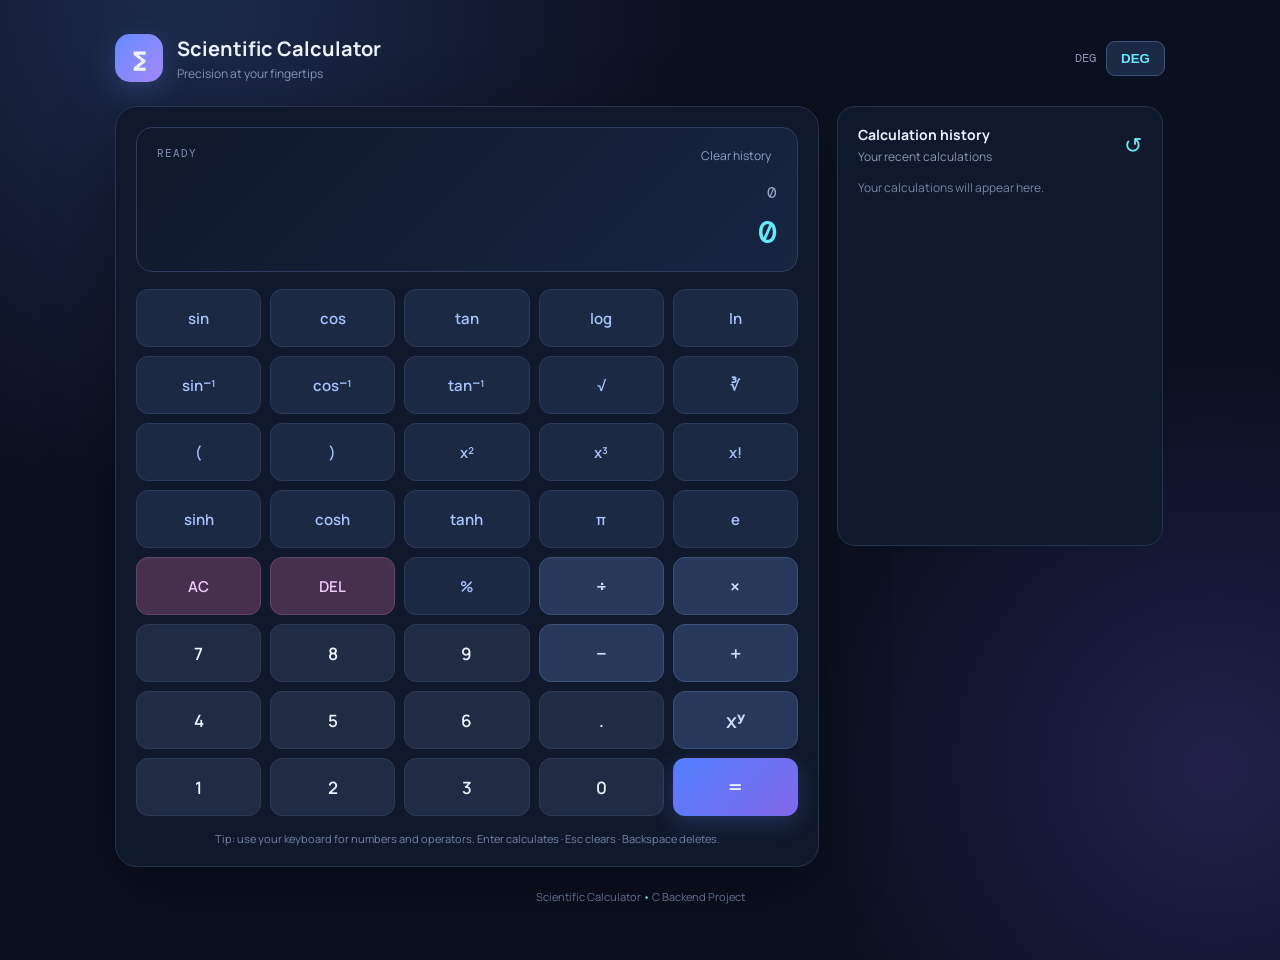
==== public/index.html @ 1c2383d1 "Initial commit: Scientific Calculator with C server and web frontend" ====
<!DOCTYPE html>
<html lang="en">
<head>
  <meta charset="UTF-8">
  <meta name="viewport" content="width=device-width, initial-scale=1.0">
  <title>Scientific Calculator</title>
  <link rel="stylesheet" href="style.css">
</head>
<body>
  <main class="app">
    <header class="topbar">
      <div class="brand"><span class="brand-icon">∑</span><div><h1>Scientific Calculator</h1><p>Precision at your fingertips</p></div></div>
      <div class="mode"><span id="modeLabel">DEG</span><button id="angleToggle" class="mode-btn" title="Switch degree/radian">DEG</button></div>
    </header>

    <section class="calculator">
      <div class="display">
        <div class="display-top"><span id="status">READY</span><button id="clearHistory" class="text-btn">Clear history</button></div>
        <div id="expression" class="expression">0</div>
        <div id="result" class="result">0</div>
      </div>

      <div class="keypad">
        <button class="key function" data-action="sin">sin</button>
        <button class="key function" data-action="cos">cos</button>
        <button class="key function" data-action="tan">tan</button>
        <button class="key function" data-action="log">log</button>
        <button class="key function" data-action="ln">ln</button>

        <button class="key function" data-action="asin">sin⁻¹</button>
        <button class="key function" data-action="acos">cos⁻¹</button>
        <button class="key function" data-action="atan">tan⁻¹</button>
        <button class="key function" data-action="sqrt">√</button>
        <button class="key function" data-action="cbrt">∛</button>

        <button class="key function" data-insert="(">(</button>
        <button class="key function" data-insert=")">)</button>
        <button class="key function" data-action="square">x²</button>
        <button class="key function" data-action="cube">x³</button>
        <button class="key function" data-action="factorial">x!</button>

        <button class="key function" data-action="sinh">sinh</button>
        <button class="key function" data-action="cosh">cosh</button>
        <button class="key function" data-action="tanh">tanh</button>
        <button class="key function" data-insert="π">π</button>
        <button class="key function" data-insert="e">e</button>

        <button class="key utility" data-command="clear">AC</button>
        <button class="key utility" data-command="delete">DEL</button>
        <button class="key function" data-action="percent">%</button>
        <button class="key operator" data-insert="/">÷</button>
        <button class="key operator" data-insert="*">×</button>

        <button class="key number" data-insert="7">7</button>
        <button class="key number" data-insert="8">8</button>
        <button class="key number" data-insert="9">9</button>
        <button class="key operator" data-insert="-">−</button>
        <button class="key operator" data-insert="+">+</button>

        <button class="key number" data-insert="4">4</button>
        <button class="key number" data-insert="5">5</button>
        <button class="key number" data-insert="6">6</button>
        <button class="key number" data-insert=".">.</button>
        <button class="key operator" data-insert="^">xʸ</button>

        <button class="key number" data-insert="1">1</button>
        <button class="key number" data-insert="2">2</button>
        <button class="key number" data-insert="3">3</button>
        <button class="key number" data-insert="0">0</button>
        <button class="key equals" data-command="equals">=</button>
      </div>
      <p class="hint">Tip: use your keyboard for numbers and operators. Enter calculates · Esc clears · Backspace deletes.</p>
    </section>

    <aside class="history-panel">
      <div class="history-heading"><div><h2>Calculation history</h2><p>Your recent calculations</p></div><span class="history-mark">↺</span></div>
      <div id="history" class="history-list"><div class="empty">Your calculations will appear here.</div></div>
    </aside>
    <footer>Scientific Calculator <span>•</span> C Backend Project</footer>
  </main>
  <script src="script.js"></script>
</body>
</html>
---- public/style.css ----
@import url('https://fonts.googleapis.com/css2?family=DM+Mono:wght@400;500&family=Manrope:wght@400;500;600;700;800&display=swap');
:root{--bg:#0b1020;--panel:#121a2e;--panel2:#18233b;--line:#263450;--text:#edf3ff;--muted:#8998b5;--cyan:#67e8f9;--blue:#648bff;--purple:#a78bfa}
*{box-sizing:border-box}body{margin:0;min-height:100vh;background:radial-gradient(circle at 15% 0%,#1c2b4b 0,transparent 34%),radial-gradient(circle at 95% 80%,#22204b 0,transparent 28%),var(--bg);color:var(--text);font-family:Manrope,Arial,sans-serif;padding:34px 18px}
.app{max-width:1050px;margin:auto}.topbar{display:flex;align-items:center;justify-content:space-between;margin-bottom:24px}.brand{display:flex;gap:14px;align-items:center}.brand-icon{display:grid;place-items:center;width:48px;height:48px;border-radius:15px;background:linear-gradient(135deg,var(--blue),var(--purple));font-size:27px;font-weight:800;box-shadow:0 8px 28px #648bff40}.brand h1{font-size:20px;margin:0 0 3px}.brand p,.history-heading p{margin:0;color:var(--muted);font-size:12px}.mode{display:flex;align-items:center;gap:10px;color:var(--muted);font:12px 'DM Mono',monospace}.mode-btn{border:1px solid #3d5278;background:#1b2944;color:var(--cyan);border-radius:9px;padding:9px 14px;font-weight:700;cursor:pointer}
.calculator{background:#10192b;border:1px solid var(--line);border-radius:22px;padding:20px;box-shadow:0 22px 70px #0005}.display{background:linear-gradient(135deg,#10192b,#172541);border:1px solid #2c3d5d;border-radius:16px;padding:18px 20px;margin-bottom:17px;min-height:135px;display:flex;flex-direction:column}.display-top{display:flex;justify-content:space-between;color:#7f91b2;font:11px 'DM Mono',monospace;letter-spacing:1px}.text-btn{background:none;border:0;color:#8fa3c9;cursor:pointer;font:12px Manrope}.expression{text-align:right;color:#9cabc5;font:16px 'DM Mono',monospace;min-height:27px;margin-top:17px;overflow-wrap:anywhere}.result{text-align:right;font:500 32px 'DM Mono',monospace;color:var(--cyan);margin-top:2px;overflow-wrap:anywhere}
.keypad{display:grid;grid-template-columns:repeat(5,minmax(0,1fr));gap:9px}.key{min-height:53px;border:1px solid transparent;border-radius:12px;color:var(--text);font:600 15px Manrope;cursor:pointer;transition:transform .12s,filter .12s,background .12s}.key:hover{filter:brightness(1.17);transform:translateY(-1px)}.key:active{transform:scale(.97)}.function{background:#1b2942;border-color:#293b5b;color:#a9c3ff}.number{background:#202c43;border-color:#2c3b55;font-size:17px}.operator{background:#27385a;border-color:#3c527c;color:#d2dcff;font-size:20px}.utility{background:#47304d;border-color:#69436d;color:#f0c9ff}.equals{background:linear-gradient(135deg,#527fff,#8268e9);font-size:22px;box-shadow:0 7px 22px #648bff35}.hint{margin:15px 2px 0;color:#7183a4;font-size:11px;text-align:center}
.history-panel{margin-top:18px;background:#10192b;border:1px solid var(--line);border-radius:18px;padding:18px 20px}.history-heading{display:flex;justify-content:space-between;align-items:center}.history-heading h2{font-size:14px;margin:0 0 4px}.history-mark{color:var(--cyan);font-size:22px}.history-list{display:flex;gap:9px;flex-wrap:wrap;margin-top:14px}.history-item{background:#1a2740;border:1px solid #2b3c5c;border-radius:10px;padding:9px 12px;min-width:145px;cursor:pointer}.history-item small{display:block;color:#8293b2;font:10px 'DM Mono',monospace;margin-bottom:4px}.history-item strong{font:13px 'DM Mono',monospace;color:var(--cyan)}.empty{color:#7586a5;font-size:12px}footer{text-align:center;color:#627391;font-size:11px;padding:22px}footer span{color:var(--cyan)}
@media(min-width:850px){.calculator{width:calc(68% - 10px);display:inline-block;vertical-align:top}.history-panel{width:calc(32% - 10px);display:inline-block;vertical-align:top;margin:0 0 0 15px;min-height:440px}.key{min-height:58px}.history-list{display:flex;flex-direction:column}.history-item{width:100%}}
@media(max-width:520px){body{padding:20px 10px}.calculator{padding:12px}.keypad{gap:6px}.key{min-height:47px;font-size:12px;border-radius:9px}.number{font-size:16px}.display{padding:14px}.result{font-size:27px}.brand h1{font-size:16px}.brand-icon{width:42px;height:42px}}
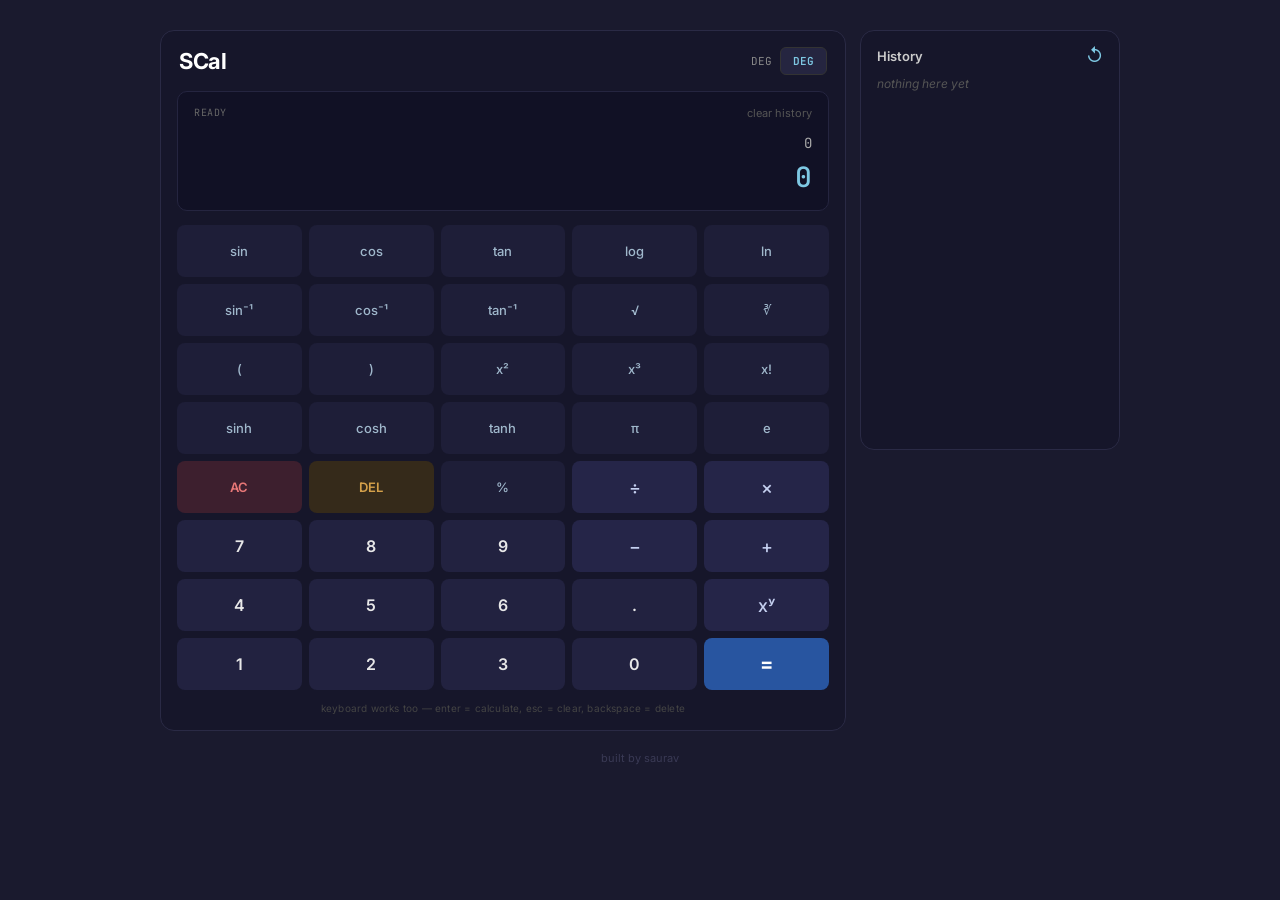
==== commit 2c800dfa: "redesign calculator ui" ====
--- a/public/index.html
+++ b/public/index.html
@@ -3,81 +3,100 @@
 <head>
   <meta charset="UTF-8">
   <meta name="viewport" content="width=device-width, initial-scale=1.0">
-  <title>Scientific Calculator</title>
+  <title>SCal - Scientific Calculator</title>
   <link rel="stylesheet" href="style.css">
 </head>
 <body>
-  <main class="app">
-    <header class="topbar">
-      <div class="brand"><span class="brand-icon">∑</span><div><h1>Scientific Calculator</h1><p>Precision at your fingertips</p></div></div>
-      <div class="mode"><span id="modeLabel">DEG</span><button id="angleToggle" class="mode-btn" title="Switch degree/radian">DEG</button></div>
-    </header>
-
-    <section class="calculator">
-      <div class="display">
-        <div class="display-top"><span id="status">READY</span><button id="clearHistory" class="text-btn">Clear history</button></div>
-        <div id="expression" class="expression">0</div>
-        <div id="result" class="result">0</div>
+  <div class="wrap">
+    <div class="calc-box">
+      <div class="top-row">
+        <h1>SCal</h1>
+        <div class="angle-area">
+          <span id="modeLabel">DEG</span>
+          <button id="angleToggle" class="angle-btn">DEG</button>
+        </div>
       </div>
 
-      <div class="keypad">
-        <button class="key function" data-action="sin">sin</button>
-        <button class="key function" data-action="cos">cos</button>
-        <button class="key function" data-action="tan">tan</button>
-        <button class="key function" data-action="log">log</button>
-        <button class="key function" data-action="ln">ln</button>
+      <div class="screen">
+        <div class="screen-bar">
+          <span id="status">READY</span>
+          <button id="clearHistory" class="link-btn">clear history</button>
+        </div>
+        <div id="expression" class="expr">0</div>
+        <div id="result" class="ans">0</div>
+      </div>
 
-        <button class="key function" data-action="asin">sin⁻¹</button>
-        <button class="key function" data-action="acos">cos⁻¹</button>
-        <button class="key function" data-action="atan">tan⁻¹</button>
-        <button class="key function" data-action="sqrt">√</button>
-        <button class="key function" data-action="cbrt">∛</button>
+      <div class="btns">
+        <!-- row 1 - sci -->
+        <button class="b fn" data-action="sin">sin</button>
+        <button class="b fn" data-action="cos">cos</button>
+        <button class="b fn" data-action="tan">tan</button>
+        <button class="b fn" data-action="log">log</button>
+        <button class="b fn" data-action="ln">ln</button>
 
-        <button class="key function" data-insert="(">(</button>
-        <button class="key function" data-insert=")">)</button>
-        <button class="key function" data-action="square">x²</button>
-        <button class="key function" data-action="cube">x³</button>
-        <button class="key function" data-action="factorial">x!</button>
+        <!-- row 2 -->
+        <button class="b fn" data-action="asin">sin⁻¹</button>
+        <button class="b fn" data-action="acos">cos⁻¹</button>
+        <button class="b fn" data-action="atan">tan⁻¹</button>
+        <button class="b fn" data-action="sqrt">√</button>
+        <button class="b fn" data-action="cbrt">∛</button>
 
-        <button class="key function" data-action="sinh">sinh</button>
-        <button class="key function" data-action="cosh">cosh</button>
-        <button class="key function" data-action="tanh">tanh</button>
-        <button class="key function" data-insert="π">π</button>
-        <button class="key function" data-insert="e">e</button>
+        <!-- row 3 -->
+        <button class="b fn" data-insert="(">(</button>
+        <button class="b fn" data-insert=")">)</button>
+        <button class="b fn" data-action="square">x²</button>
+        <button class="b fn" data-action="cube">x³</button>
+        <button class="b fn" data-action="factorial">x!</button>
 
-        <button class="key utility" data-command="clear">AC</button>
-        <button class="key utility" data-command="delete">DEL</button>
-        <button class="key function" data-action="percent">%</button>
-        <button class="key operator" data-insert="/">÷</button>
-        <button class="key operator" data-insert="*">×</button>
+        <!-- row 4 - hyp -->
+        <button class="b fn" data-action="sinh">sinh</button>
+        <button class="b fn" data-action="cosh">cosh</button>
+        <button class="b fn" data-action="tanh">tanh</button>
+        <button class="b fn" data-insert="π">π</button>
+        <button class="b fn" data-insert="e">e</button>
 
-        <button class="key number" data-insert="7">7</button>
-        <button class="key number" data-insert="8">8</button>
-        <button class="key number" data-insert="9">9</button>
-        <button class="key operator" data-insert="-">−</button>
-        <button class="key operator" data-insert="+">+</button>
+        <!-- row 5 - util -->
+        <button class="b cl" data-command="clear">AC</button>
+        <button class="b del" data-command="delete">DEL</button>
+        <button class="b fn" data-action="percent">%</button>
+        <button class="b op" data-insert="/">÷</button>
+        <button class="b op" data-insert="*">×</button>
 
-        <button class="key number" data-insert="4">4</button>
-        <button class="key number" data-insert="5">5</button>
-        <button class="key number" data-insert="6">6</button>
-        <button class="key number" data-insert=".">.</button>
-        <button class="key operator" data-insert="^">xʸ</button>
+        <!-- row 6 - nums -->
+        <button class="b num" data-insert="7">7</button>
+        <button class="b num" data-insert="8">8</button>
+        <button class="b num" data-insert="9">9</button>
+        <button class="b op" data-insert="-">−</button>
+        <button class="b op" data-insert="+">+</button>
 
-        <button class="key number" data-insert="1">1</button>
-        <button class="key number" data-insert="2">2</button>
-        <button class="key number" data-insert="3">3</button>
-        <button class="key number" data-insert="0">0</button>
-        <button class="key equals" data-command="equals">=</button>
+        <!-- row 7 -->
+        <button class="b num" data-insert="4">4</button>
+        <button class="b num" data-insert="5">5</button>
+        <button class="b num" data-insert="6">6</button>
+        <button class="b num" data-insert=".">.</button>
+        <button class="b op" data-insert="^">xʸ</button>
+
+        <!-- row 8 -->
+        <button class="b num" data-insert="1">1</button>
+        <button class="b num" data-insert="2">2</button>
+        <button class="b num" data-insert="3">3</button>
+        <button class="b num" data-insert="0">0</button>
+        <button class="b eq" data-command="equals">=</button>
       </div>
-      <p class="hint">Tip: use your keyboard for numbers and operators. Enter calculates · Esc clears · Backspace deletes.</p>
-    </section>
+      <p class="tip">keyboard works too — enter = calculate, esc = clear, backspace = delete</p>
+    </div>
 
-    <aside class="history-panel">
-      <div class="history-heading"><div><h2>Calculation history</h2><p>Your recent calculations</p></div><span class="history-mark">↺</span></div>
-      <div id="history" class="history-list"><div class="empty">Your calculations will appear here.</div></div>
-    </aside>
-    <footer>Scientific Calculator <span>•</span> C Backend Project</footer>
-  </main>
+    <div class="hist-box">
+      <div class="hist-top">
+        <h2>History</h2>
+        <span class="hist-icon">↺</span>
+      </div>
+      <div id="history" class="hist-list"><div class="empty">nothing here yet</div></div>
+    </div>
+  </div>
+
+  <footer>built by saurav</footer>
+
   <script src="script.js"></script>
 </body>
 </html>
--- a/public/style.css
+++ b/public/style.css
@@ -1,9 +1,294 @@
-@import url('https://fonts.googleapis.com/css2?family=DM+Mono:wght@400;500&family=Manrope:wght@400;500;600;700;800&display=swap');
-:root{--bg:#0b1020;--panel:#121a2e;--panel2:#18233b;--line:#263450;--text:#edf3ff;--muted:#8998b5;--cyan:#67e8f9;--blue:#648bff;--purple:#a78bfa}
-*{box-sizing:border-box}body{margin:0;min-height:100vh;background:radial-gradient(circle at 15% 0%,#1c2b4b 0,transparent 34%),radial-gradient(circle at 95% 80%,#22204b 0,transparent 28%),var(--bg);color:var(--text);font-family:Manrope,Arial,sans-serif;padding:34px 18px}
-.app{max-width:1050px;margin:auto}.topbar{display:flex;align-items:center;justify-content:space-between;margin-bottom:24px}.brand{display:flex;gap:14px;align-items:center}.brand-icon{display:grid;place-items:center;width:48px;height:48px;border-radius:15px;background:linear-gradient(135deg,var(--blue),var(--purple));font-size:27px;font-weight:800;box-shadow:0 8px 28px #648bff40}.brand h1{font-size:20px;margin:0 0 3px}.brand p,.history-heading p{margin:0;color:var(--muted);font-size:12px}.mode{display:flex;align-items:center;gap:10px;color:var(--muted);font:12px 'DM Mono',monospace}.mode-btn{border:1px solid #3d5278;background:#1b2944;color:var(--cyan);border-radius:9px;padding:9px 14px;font-weight:700;cursor:pointer}
-.calculator{background:#10192b;border:1px solid var(--line);border-radius:22px;padding:20px;box-shadow:0 22px 70px #0005}.display{background:linear-gradient(135deg,#10192b,#172541);border:1px solid #2c3d5d;border-radius:16px;padding:18px 20px;margin-bottom:17px;min-height:135px;display:flex;flex-direction:column}.display-top{display:flex;justify-content:space-between;color:#7f91b2;font:11px 'DM Mono',monospace;letter-spacing:1px}.text-btn{background:none;border:0;color:#8fa3c9;cursor:pointer;font:12px Manrope}.expression{text-align:right;color:#9cabc5;font:16px 'DM Mono',monospace;min-height:27px;margin-top:17px;overflow-wrap:anywhere}.result{text-align:right;font:500 32px 'DM Mono',monospace;color:var(--cyan);margin-top:2px;overflow-wrap:anywhere}
-.keypad{display:grid;grid-template-columns:repeat(5,minmax(0,1fr));gap:9px}.key{min-height:53px;border:1px solid transparent;border-radius:12px;color:var(--text);font:600 15px Manrope;cursor:pointer;transition:transform .12s,filter .12s,background .12s}.key:hover{filter:brightness(1.17);transform:translateY(-1px)}.key:active{transform:scale(.97)}.function{background:#1b2942;border-color:#293b5b;color:#a9c3ff}.number{background:#202c43;border-color:#2c3b55;font-size:17px}.operator{background:#27385a;border-color:#3c527c;color:#d2dcff;font-size:20px}.utility{background:#47304d;border-color:#69436d;color:#f0c9ff}.equals{background:linear-gradient(135deg,#527fff,#8268e9);font-size:22px;box-shadow:0 7px 22px #648bff35}.hint{margin:15px 2px 0;color:#7183a4;font-size:11px;text-align:center}
-.history-panel{margin-top:18px;background:#10192b;border:1px solid var(--line);border-radius:18px;padding:18px 20px}.history-heading{display:flex;justify-content:space-between;align-items:center}.history-heading h2{font-size:14px;margin:0 0 4px}.history-mark{color:var(--cyan);font-size:22px}.history-list{display:flex;gap:9px;flex-wrap:wrap;margin-top:14px}.history-item{background:#1a2740;border:1px solid #2b3c5c;border-radius:10px;padding:9px 12px;min-width:145px;cursor:pointer}.history-item small{display:block;color:#8293b2;font:10px 'DM Mono',monospace;margin-bottom:4px}.history-item strong{font:13px 'DM Mono',monospace;color:var(--cyan)}.empty{color:#7586a5;font-size:12px}footer{text-align:center;color:#627391;font-size:11px;padding:22px}footer span{color:var(--cyan)}
-@media(min-width:850px){.calculator{width:calc(68% - 10px);display:inline-block;vertical-align:top}.history-panel{width:calc(32% - 10px);display:inline-block;vertical-align:top;margin:0 0 0 15px;min-height:440px}.key{min-height:58px}.history-list{display:flex;flex-direction:column}.history-item{width:100%}}
-@media(max-width:520px){body{padding:20px 10px}.calculator{padding:12px}.keypad{gap:6px}.key{min-height:47px;font-size:12px;border-radius:9px}.number{font-size:16px}.display{padding:14px}.result{font-size:27px}.brand h1{font-size:16px}.brand-icon{width:42px;height:42px}}
+@import url('https://fonts.googleapis.com/css2?family=JetBrains+Mono:wght@400;500;700&family=Inter:wght@400;500;600;700&display=swap');
+
+* { box-sizing: border-box; margin: 0; padding: 0; }
+
+body {
+  min-height: 100vh;
+  background: #1a1a2e;
+  color: #e0e0e0;
+  font-family: Inter, -apple-system, sans-serif;
+  padding: 30px 16px;
+  -webkit-font-smoothing: antialiased;
+}
+
+.wrap {
+  max-width: 960px;
+  margin: 0 auto;
+}
+
+/* ---- header row ---- */
+.top-row {
+  display: flex;
+  justify-content: space-between;
+  align-items: center;
+  margin-bottom: 16px;
+  padding: 0 2px;
+}
+
+.top-row h1 {
+  font-size: 22px;
+  font-weight: 700;
+  color: #fff;
+  letter-spacing: -0.5px;
+}
+
+.angle-area {
+  display: flex;
+  align-items: center;
+  gap: 8px;
+  font-size: 11px;
+  color: #888;
+  font-family: 'JetBrains Mono', monospace;
+}
+
+.angle-btn {
+  background: #252540;
+  border: 1px solid #333;
+  color: #7ec8e3;
+  padding: 6px 12px;
+  border-radius: 6px;
+  font-size: 11px;
+  font-weight: 600;
+  cursor: pointer;
+  font-family: 'JetBrains Mono', monospace;
+}
+.angle-btn:hover { background: #2d2d4a; }
+
+/* ---- display screen ---- */
+.calc-box {
+  background: #16162a;
+  border: 1px solid #2a2a45;
+  border-radius: 14px;
+  padding: 16px;
+}
+
+.screen {
+  background: #111125;
+  border: 1px solid #252540;
+  border-radius: 10px;
+  padding: 14px 16px;
+  margin-bottom: 14px;
+  min-height: 120px;
+  display: flex;
+  flex-direction: column;
+}
+
+.screen-bar {
+  display: flex;
+  justify-content: space-between;
+  font-size: 10px;
+  color: #666;
+  font-family: 'JetBrains Mono', monospace;
+  text-transform: uppercase;
+  letter-spacing: 0.5px;
+}
+
+.link-btn {
+  background: none;
+  border: none;
+  color: #555;
+  font-size: 11px;
+  cursor: pointer;
+  font-family: Inter, sans-serif;
+  text-transform: none;
+}
+.link-btn:hover { color: #999; text-decoration: underline; }
+
+.expr {
+  text-align: right;
+  color: #aaa;
+  font: 14px/1.4 'JetBrains Mono', monospace;
+  margin-top: 14px;
+  min-height: 22px;
+  word-break: break-all;
+}
+
+.ans {
+  text-align: right;
+  font: 500 28px/1.2 'JetBrains Mono', monospace;
+  color: #7ec8e3;
+  margin-top: 4px;
+  word-break: break-all;
+}
+
+/* ---- buttons grid ---- */
+.btns {
+  display: grid;
+  grid-template-columns: repeat(5, 1fr);
+  gap: 7px;
+}
+
+.b {
+  height: 48px;
+  border: none;
+  border-radius: 8px;
+  color: #ddd;
+  font-family: Inter, sans-serif;
+  font-size: 13px;
+  font-weight: 500;
+  cursor: pointer;
+  transition: background 0.15s;
+  outline: none;
+}
+
+.b:active {
+  transform: scale(0.95);
+}
+
+/* function keys - subtle teal-ish */
+.fn {
+  background: #1e1e38;
+  color: #a0b8cc;
+}
+.fn:hover { background: #262645; }
+
+/* number keys */
+.num {
+  background: #222240;
+  color: #e8e8e8;
+  font-size: 16px;
+  font-weight: 600;
+}
+.num:hover { background: #2a2a4d; }
+
+/* operator keys */
+.op {
+  background: #252548;
+  color: #c5d0f0;
+  font-size: 18px;
+}
+.op:hover { background: #2e2e55; }
+
+/* AC button */
+.cl {
+  background: #3d1f2e;
+  color: #e87777;
+  font-weight: 600;
+}
+.cl:hover { background: #4a2535; }
+
+/* DEL button */
+.del {
+  background: #352a1a;
+  color: #d4a04a;
+  font-weight: 600;
+}
+.del:hover { background: #3f3220; }
+
+/* equals */
+.eq {
+  background: #2855a0;
+  color: #fff;
+  font-size: 20px;
+  font-weight: 700;
+}
+.eq:hover { background: #3366bb; }
+
+.tip {
+  text-align: center;
+  color: #444;
+  font-size: 10px;
+  margin-top: 12px;
+  letter-spacing: 0.2px;
+}
+
+/* ---- history panel ---- */
+.hist-box {
+  margin-top: 14px;
+  background: #16162a;
+  border: 1px solid #2a2a45;
+  border-radius: 14px;
+  padding: 14px 16px;
+}
+
+.hist-top {
+  display: flex;
+  justify-content: space-between;
+  align-items: center;
+}
+
+.hist-top h2 {
+  font-size: 13px;
+  font-weight: 600;
+  color: #ccc;
+}
+
+.hist-icon {
+  color: #7ec8e3;
+  font-size: 18px;
+}
+
+.hist-list {
+  margin-top: 10px;
+  display: flex;
+  gap: 6px;
+  flex-wrap: wrap;
+}
+
+.history-item {
+  background: #1c1c35;
+  border: 1px solid #2a2a45;
+  border-radius: 8px;
+  padding: 8px 10px;
+  min-width: 130px;
+  cursor: pointer;
+  text-align: left;
+}
+.history-item:hover { border-color: #444; background: #212145; }
+
+.history-item small {
+  display: block;
+  color: #777;
+  font: 10px/1.3 'JetBrains Mono', monospace;
+  margin-bottom: 3px;
+}
+
+.history-item strong {
+  font: 12px/1.3 'JetBrains Mono', monospace;
+  color: #7ec8e3;
+}
+
+.empty {
+  color: #555;
+  font-size: 12px;
+  font-style: italic;
+}
+
+footer {
+  text-align: center;
+  color: #3a3a55;
+  font-size: 11px;
+  padding: 20px 0 10px;
+}
+
+/* ---- desktop layout ---- */
+@media (min-width: 800px) {
+  .wrap {
+    display: flex;
+    gap: 14px;
+    align-items: flex-start;
+  }
+  .calc-box { flex: 1; min-width: 0; }
+  .hist-box {
+    width: 260px;
+    flex-shrink: 0;
+    margin-top: 0;
+    min-height: 420px;
+  }
+  .hist-list {
+    flex-direction: column;
+  }
+  .history-item { width: 100%; min-width: 0; }
+  .b { height: 52px; }
+}
+
+/* ---- small screens ---- */
+@media (max-width: 480px) {
+  body { padding: 16px 8px; }
+  .calc-box { padding: 10px; border-radius: 10px; }
+  .btns { gap: 5px; }
+  .b { height: 42px; font-size: 11px; border-radius: 6px; }
+  .num { font-size: 14px; }
+  .ans { font-size: 22px; }
+  .top-row h1 { font-size: 18px; }
+}
